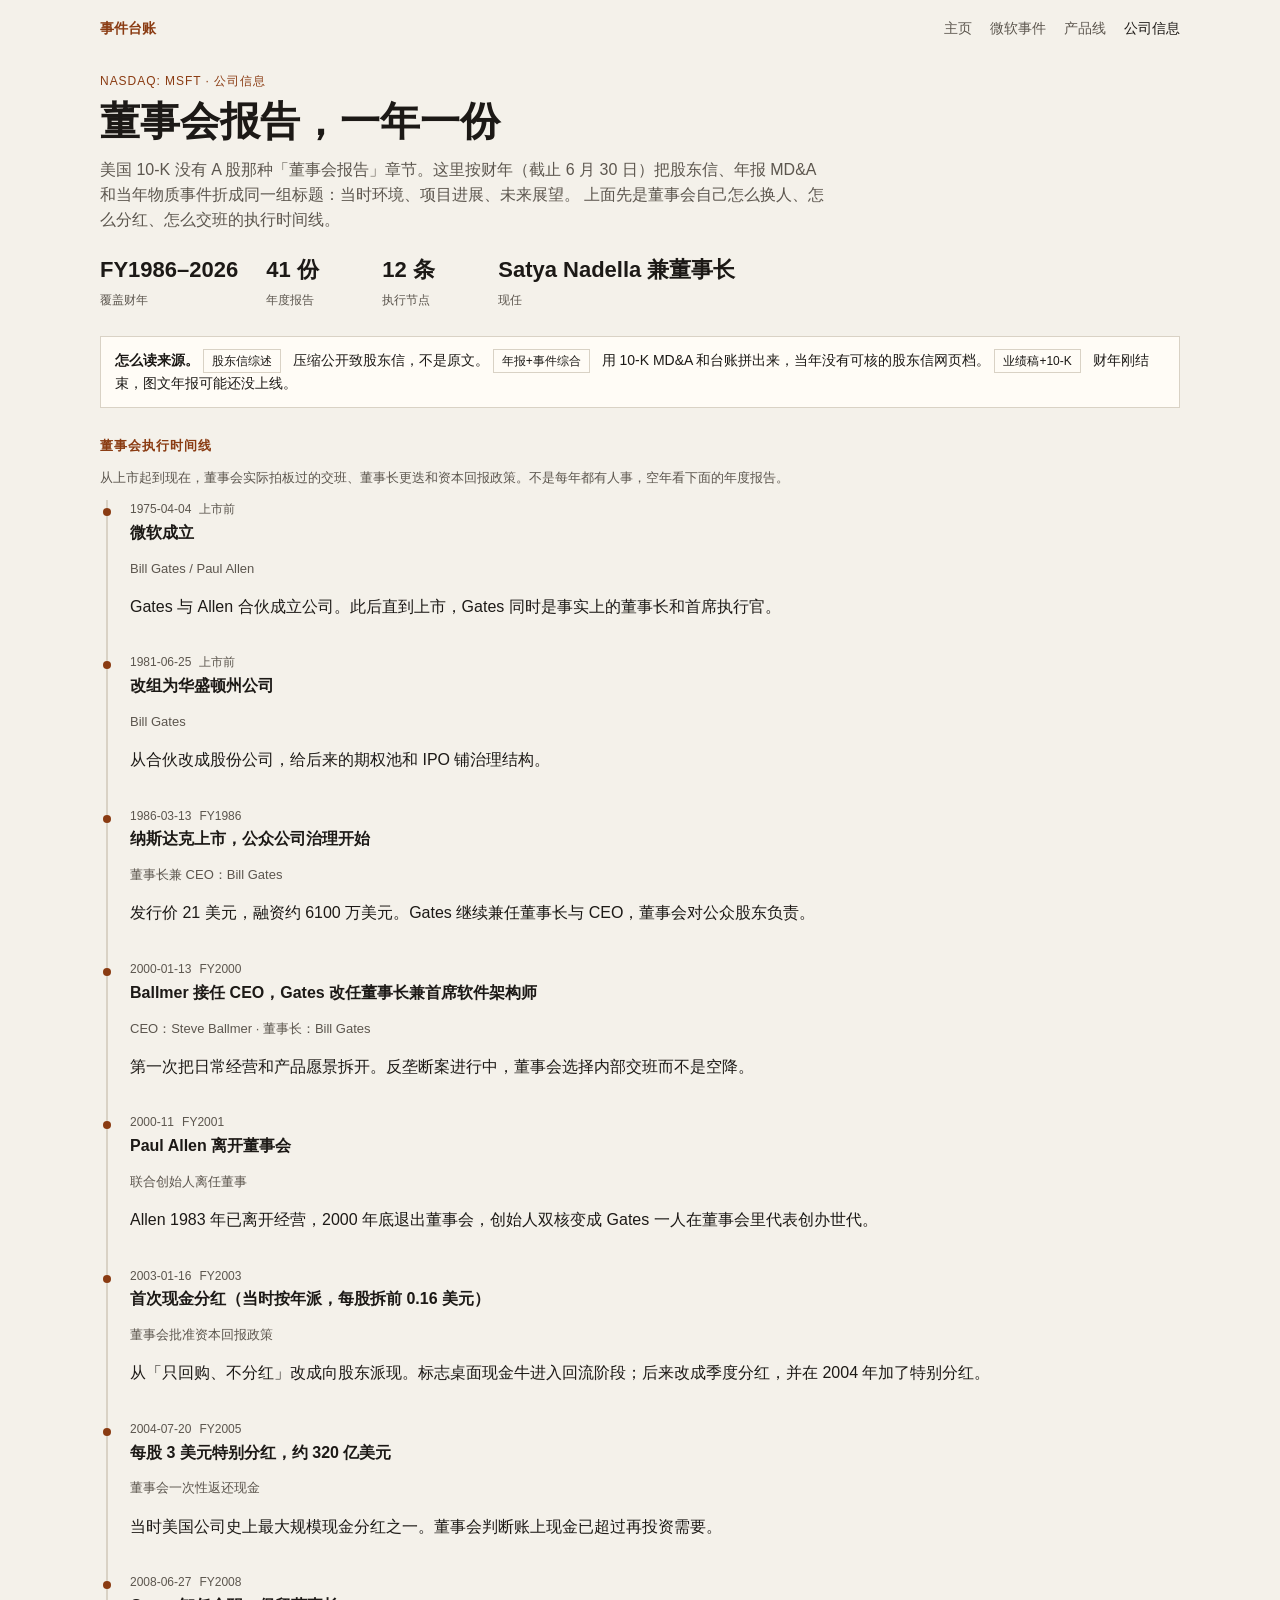
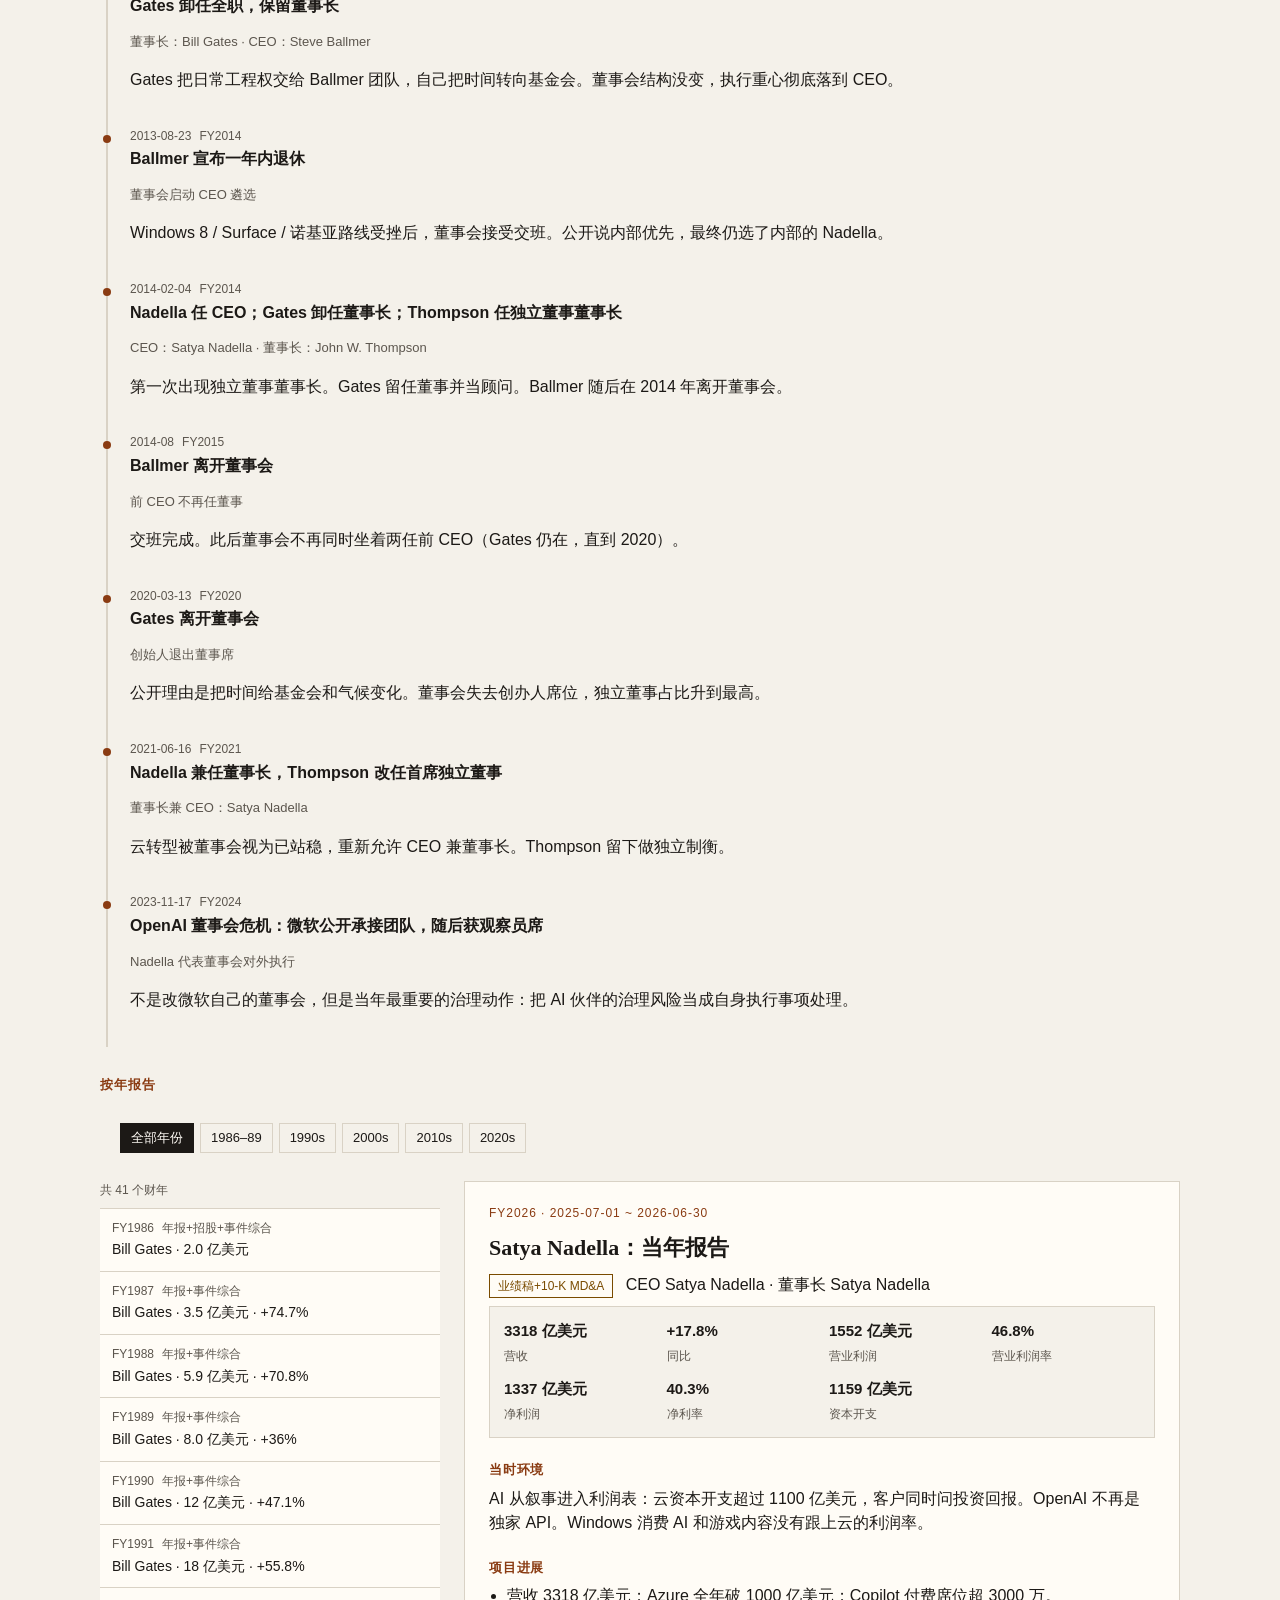
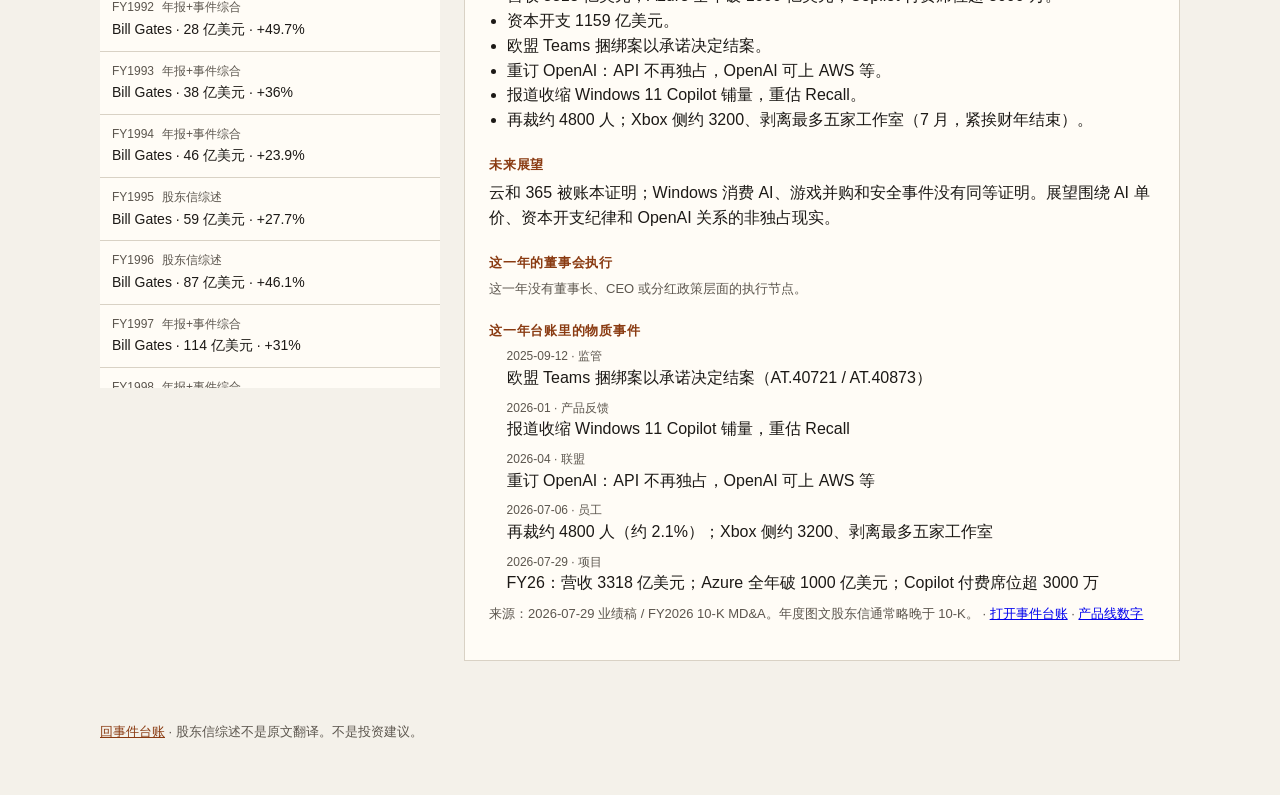
==== docs/company.html @ d9d89a50 "Add yearly Microsoft board-report summaries to company info. US 10-Ks have no A-share board report s" ====
<!DOCTYPE html>
<html lang="zh-CN">
<head>
  <meta charset="utf-8" />
  <meta name="viewport" content="width=device-width, initial-scale=1" />
  <title>微软公司信息：董事会报告</title>
  <meta name="description" content="按财年整理微软董事会报告：当时环境、项目进展、未来展望，以及董事会执行时间线。美股没有 A 股「董事会报告」科目，本页用股东信、年报 MD&A 和物质事件折成同等结构。" />
  <link rel="stylesheet" href="styles.css" />
</head>
<body>
  <nav class="nav">
    <a class="brand" href="index.html">事件台账</a>
    <a href="index.html">主页</a>
    <a href="msft.html">微软事件</a>
    <a href="products.html">产品线</a>
    <a href="company.html" class="on">公司信息</a>
  </nav>

  <header class="top">
    <p class="kicker">NASDAQ: MSFT · 公司信息</p>
    <h1>董事会报告，一年一份</h1>
    <p class="lede">
      美国 10-K 没有 A 股那种「董事会报告」章节。这里按财年（截止 6 月 30 日）把股东信、年报 MD&A 和当年物质事件折成同一组标题：当时环境、项目进展、未来展望。
      上面先是董事会自己怎么换人、怎么分红、怎么交班的执行时间线。
    </p>
    <div class="stats" id="hero"></div>
  </header>

  <main class="wrap company">
    <p class="callout">
      <b>怎么读来源。</b>
      <span class="badge">股东信综述</span> 压缩公开致股东信，不是原文。
      <span class="badge">年报+事件综合</span> 用 10-K MD&A 和台账拼出来，当年没有可核的股东信网页档。
      <span class="badge">业绩稿+10-K</span> 财年刚结束，图文年报可能还没上线。
    </p>

    <h2 class="section-title">董事会执行时间线</h2>
    <p class="hint">从上市起到现在，董事会实际拍板过的交班、董事长更迭和资本回报政策。不是每年都有人事，空年看下面的年度报告。</p>
    <ol class="timeline" id="timeline"></ol>

    <h2 class="section-title">按年报告</h2>
    <section class="filters" aria-label="年代">
      <div class="pills" id="decades"></div>
    </section>
  </main>

  <div class="layout">
    <aside>
      <p class="count" id="count"></p>
      <ol class="list" id="list"></ol>
    </aside>
    <article class="detail" id="detail"></article>
  </div>

  <footer>
    <p><a href="msft.html">回事件台账</a> · 股东信综述不是原文翻译。不是投资建议。</p>
  </footer>
  <script src="site.js"></script>
  <script src="company.js"></script>
</body>
</html>
---- docs/styles.css ----
:root {
  --bg: #f4f1ea;
  --paper: #fffcf6;
  --ink: #1c1916;
  --muted: #5c564e;
  --line: #d9d2c5;
  --accent: #8a3b12;
  --ok: #1f6b3a;
  --bad: #9b1c1c;
  --mid: #8a5a10;
  --warn: #7a4b00;
}

* { box-sizing: border-box; }
html, body { margin: 0; padding: 0; }
body {
  font-family: "Source Han Sans SC", "Noto Sans SC", "PingFang SC", "Microsoft YaHei", sans-serif;
  background: var(--bg);
  color: var(--ink);
  line-height: 1.55;
}

.top, .filters, .layout, footer, .hero, .wrap, .nav {
  max-width: 1120px;
  margin: 0 auto;
  padding: 0 20px;
}

.nav {
  display: flex;
  gap: 18px;
  align-items: baseline;
  padding-top: 18px;
  padding-bottom: 8px;
  font-size: 14px;
}
.nav a { color: var(--muted); text-decoration: none; }
.nav a:hover, .nav a.on { color: var(--ink); }
.nav .brand {
  color: var(--accent);
  font-weight: 600;
  margin-right: auto;
}

.sr {
  position: absolute;
  width: 1px;
  height: 1px;
  overflow: hidden;
  clip: rect(0 0 0 0);
}

.hero { padding-top: 28px; padding-bottom: 8px; }
.search-box {
  display: flex;
  gap: 8px;
  max-width: 640px;
  margin: 0 0 10px;
}
.search-box.compact { max-width: 520px; }
.search-box input {
  flex: 1;
  border: 1px solid var(--line);
  background: var(--paper);
  color: var(--ink);
  padding: 12px 14px;
  font: inherit;
  font-size: 16px;
}
.search-box button {
  border: 1px solid var(--ink);
  background: var(--ink);
  color: var(--paper);
  padding: 0 16px;
  font: inherit;
  cursor: pointer;
  min-height: 44px;
}
.hint { font-size: 13px; color: var(--muted); margin: 0 0 12px; }

.section-title {
  font-size: 13px;
  letter-spacing: 0.08em;
  color: var(--accent);
  margin: 28px 0 12px;
  font-weight: 600;
}

.cards {
  display: grid;
  grid-template-columns: repeat(auto-fill, minmax(260px, 1fr));
  gap: 16px;
  padding-bottom: 32px;
}
.card {
  display: block;
  background: var(--paper);
  border: 1px solid var(--line);
  padding: 18px 20px;
  text-decoration: none;
  color: inherit;
}
.card:hover { border-color: var(--ink); }
.card h3 {
  font-family: "Source Han Serif SC", "Noto Serif SC", serif;
  font-size: 20px;
  margin: 4px 0 8px;
}

.results {
  list-style: none;
  margin: 0 0 32px;
  padding: 0;
  border-top: 1px solid var(--line);
  background: var(--paper);
}
.results li { border-bottom: 1px solid var(--line); }
.results a {
  display: block;
  padding: 12px 14px;
  text-decoration: none;
  color: inherit;
}
.results a:hover { background: #efe8da; }
.results .meta {
  display: flex;
  flex-wrap: wrap;
  gap: 8px;
  font-size: 12px;
  color: var(--muted);
  align-items: center;
}
.results .title { font-size: 16px; margin: 4px 0; }
.results .snippet { font-size: 13px; color: var(--muted); margin: 0; }
.empty-row { padding: 16px 14px; color: var(--muted); }

.filters { padding-top: 16px; padding-bottom: 8px; }

.top { padding-top: 24px; padding-bottom: 8px; }
.kicker {
  letter-spacing: 0.08em;
  text-transform: uppercase;
  font-size: 12px;
  color: var(--accent);
  margin: 0 0 8px;
}
h1 {
  font-family: "Source Han Serif SC", "Noto Serif SC", "Songti SC", serif;
  font-weight: 600;
  font-size: clamp(28px, 4vw, 40px);
  line-height: 1.2;
  margin: 0 0 12px;
}
.lede { max-width: 46rem; color: var(--muted); margin: 0 0 20px; }

.stats {
  display: flex;
  flex-wrap: wrap;
  gap: 18px 28px;
  margin-bottom: 8px;
}
.stat { min-width: 88px; }
.stat b { display: block; font-size: 22px; }
.stat span { font-size: 12px; color: var(--muted); }

.pills { display: flex; flex-wrap: wrap; gap: 6px; margin-bottom: 8px; }
.pills button {
  border: 1px solid var(--line);
  background: transparent;
  color: var(--ink);
  padding: 4px 10px;
  font: inherit;
  font-size: 13px;
  cursor: pointer;
}
.pills button.on {
  background: var(--ink);
  color: var(--paper);
  border-color: var(--ink);
}

.layout {
  display: grid;
  grid-template-columns: minmax(260px, 340px) 1fr;
  gap: 24px;
  padding-top: 12px;
  padding-bottom: 48px;
  align-items: start;
}
.list {
  list-style: none;
  margin: 0;
  padding: 0;
  border-top: 1px solid var(--line);
  max-height: calc(100vh - 120px);
  overflow: auto;
  background: var(--paper);
}
.list li { border-bottom: 1px solid var(--line); }
.list button {
  width: 100%;
  text-align: left;
  border: 0;
  background: transparent;
  padding: 10px 12px;
  font: inherit;
  cursor: pointer;
  color: inherit;
}
.list button:hover, .list button.active { background: #efe8da; }
.list .meta {
  display: flex;
  gap: 8px;
  font-size: 12px;
  color: var(--muted);
}
.list .title { font-size: 14px; margin-top: 2px; }
.count { font-size: 12px; color: var(--muted); margin: 0 0 8px; }

.detail {
  background: var(--paper);
  border: 1px solid var(--line);
  padding: 22px 24px 28px;
  min-height: 60vh;
}
.detail h2 {
  font-family: "Source Han Serif SC", "Noto Serif SC", serif;
  font-size: 22px;
  margin: 0 0 8px;
  font-weight: 600;
}
.detail h3 {
  font-size: 13px;
  letter-spacing: 0.06em;
  color: var(--accent);
  margin: 22px 0 6px;
}
.detail p { margin: 0 0 8px; }
.detail ul { margin: 0; padding-left: 1.1rem; }
.fin {
  display: grid;
  grid-template-columns: repeat(auto-fill, minmax(132px, 1fr));
  gap: 10px 14px;
  margin: 8px 0 12px;
  padding: 12px 14px;
  border: 1px solid var(--line);
  background: var(--bg);
}
.fin .stat b { font-size: 15px; }
.badge {
  display: inline-block;
  font-size: 12px;
  padding: 2px 8px;
  border: 1px solid var(--line);
  margin-right: 8px;
}
.badge.ok { color: var(--ok); border-color: var(--ok); }
.badge.bad { color: var(--bad); border-color: var(--bad); }
.badge.mid { color: var(--mid); border-color: var(--mid); }
.badge.warn { color: var(--warn); border-color: var(--warn); }
.note { font-size: 13px; color: var(--muted); }
.empty { color: var(--muted); padding: 24px; }

footer {
  padding-bottom: 40px;
  color: var(--muted);
  font-size: 13px;
}
footer a { color: var(--accent); }

.callout {
  background: var(--paper);
  border: 1px solid var(--line);
  padding: 12px 14px;
  font-size: 14px;
  margin: 8px 0 20px;
}
.products h2 { margin-top: 8px; }
.table-wrap {
  overflow-x: auto;
  background: var(--paper);
  border: 1px solid var(--line);
  margin: 0 0 20px;
}
.table-wrap table {
  width: 100%;
  border-collapse: collapse;
  font-size: 13px;
}
.table-wrap th, .table-wrap td {
  text-align: left;
  padding: 8px 10px;
  border-bottom: 1px solid var(--line);
  vertical-align: top;
}
.table-wrap th {
  font-size: 12px;
  color: var(--muted);
  font-weight: 600;
  white-space: nowrap;
}
.chart { margin: 0 0 24px; }
.bar-row, .stack-row {
  display: grid;
  grid-template-columns: minmax(120px, 220px) 1fr 64px;
  gap: 8px;
  align-items: center;
  margin-bottom: 6px;
  font-size: 13px;
}
.bar-label { color: var(--muted); }
.bar-track {
  display: flex;
  height: 10px;
  background: #efe8da;
  overflow: hidden;
}
.bar-track i {
  display: block;
  height: 100%;
  background: var(--accent);
}
.bar-track i.nested { background: #b08968; }
.bar-track i.p1 { background: #8a3b12; }
.bar-track i.p2 { background: #1f6b3a; }
.bar-track i.p3 { background: #8a5a10; }
.bar-val { text-align: right; font-variant-numeric: tabular-nums; }

.timeline {
  list-style: none;
  margin: 0 0 28px 6px;
  padding: 0;
  border-left: 2px solid var(--line);
}
.timeline li {
  position: relative;
  padding: 0 0 18px 22px;
}
.timeline li::before {
  content: "";
  position: absolute;
  left: -5px;
  top: 8px;
  width: 8px;
  height: 8px;
  background: var(--accent);
  border-radius: 50%;
}
.timeline .title {
  font-weight: 600;
  margin: 2px 0 4px;
}
.timeline .meta {
  font-size: 12px;
  color: var(--muted);
  display: flex;
  gap: 8px;
}
.year-events {
  list-style: none;
  margin: 0;
  padding: 0;
}
.year-events li { margin: 0 0 8px; }
.year-events .meta {
  display: block;
  font-size: 12px;
  color: var(--muted);
}

@media (max-width: 800px) {
  .layout { grid-template-columns: 1fr; }
  .list { max-height: 40vh; }
  .bar-row, .stack-row { grid-template-columns: 1fr 48px; }
  .bar-label { grid-column: 1 / -1; }
}
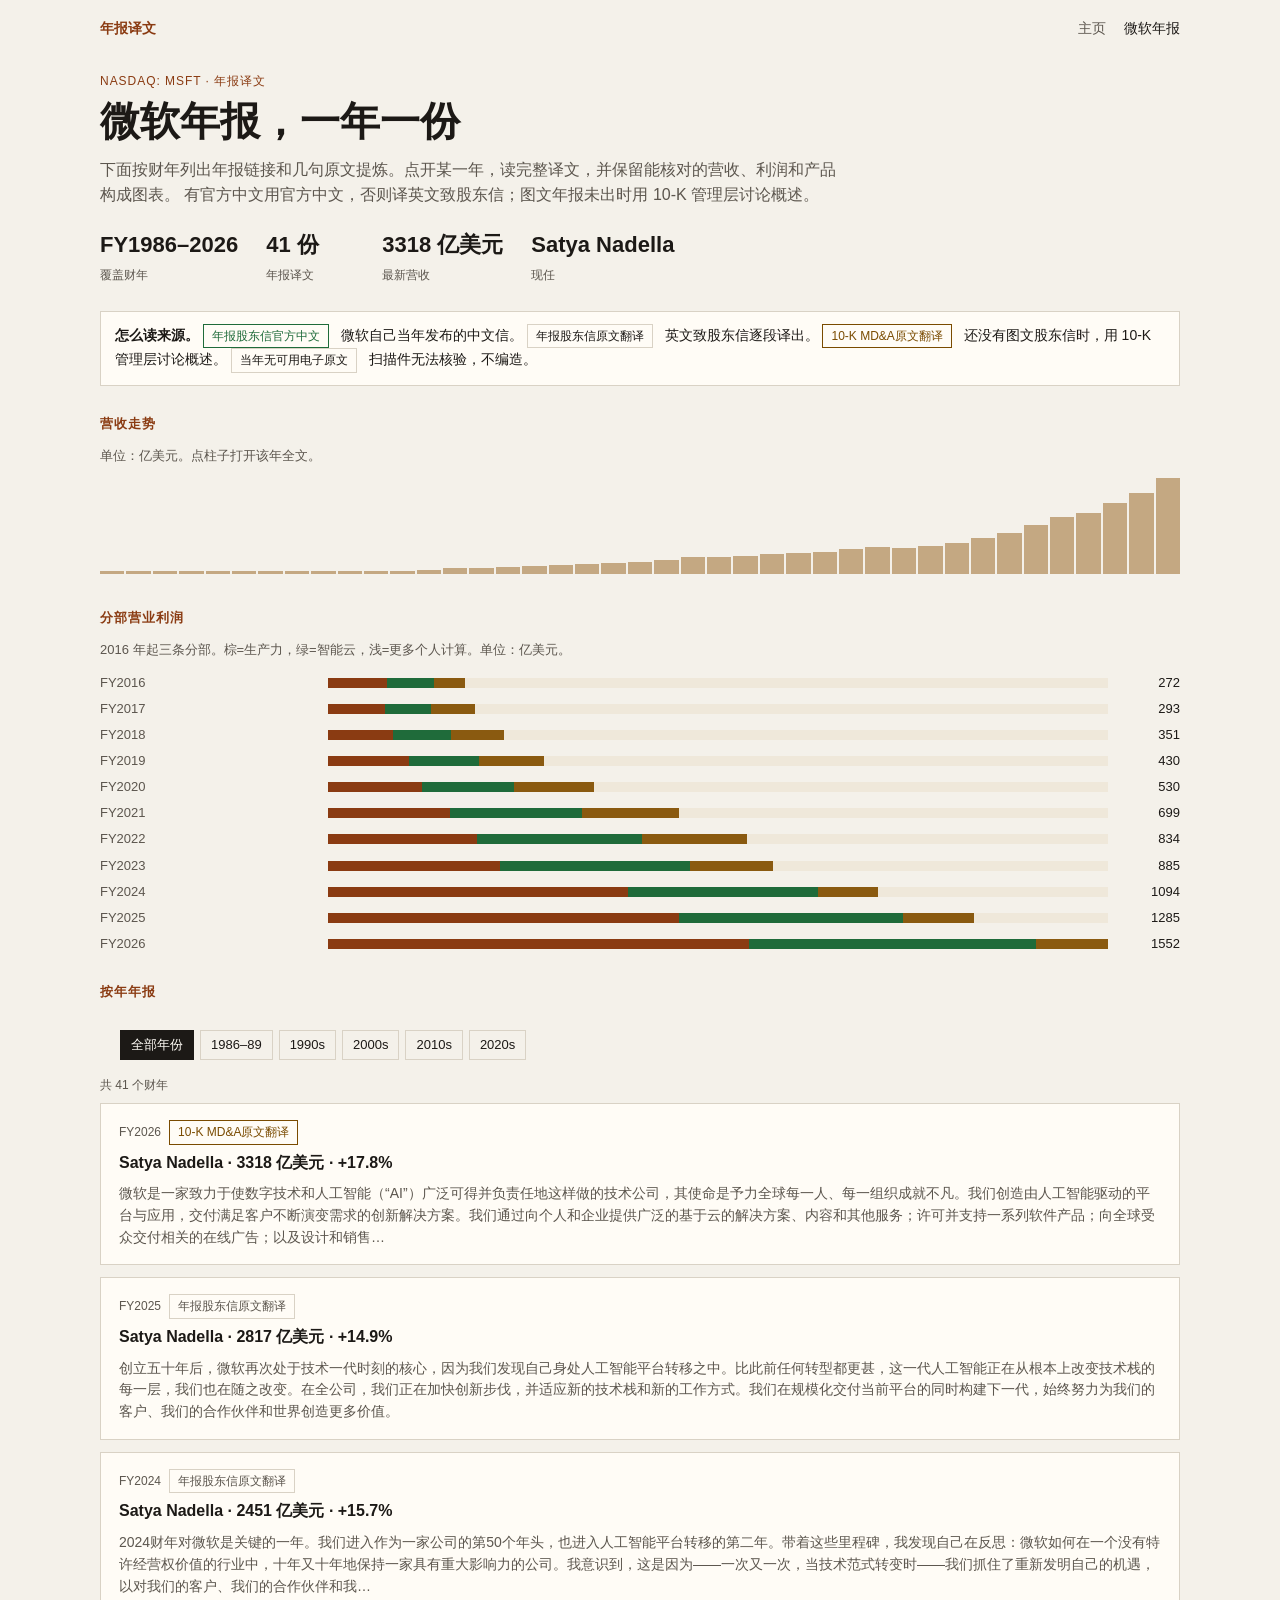
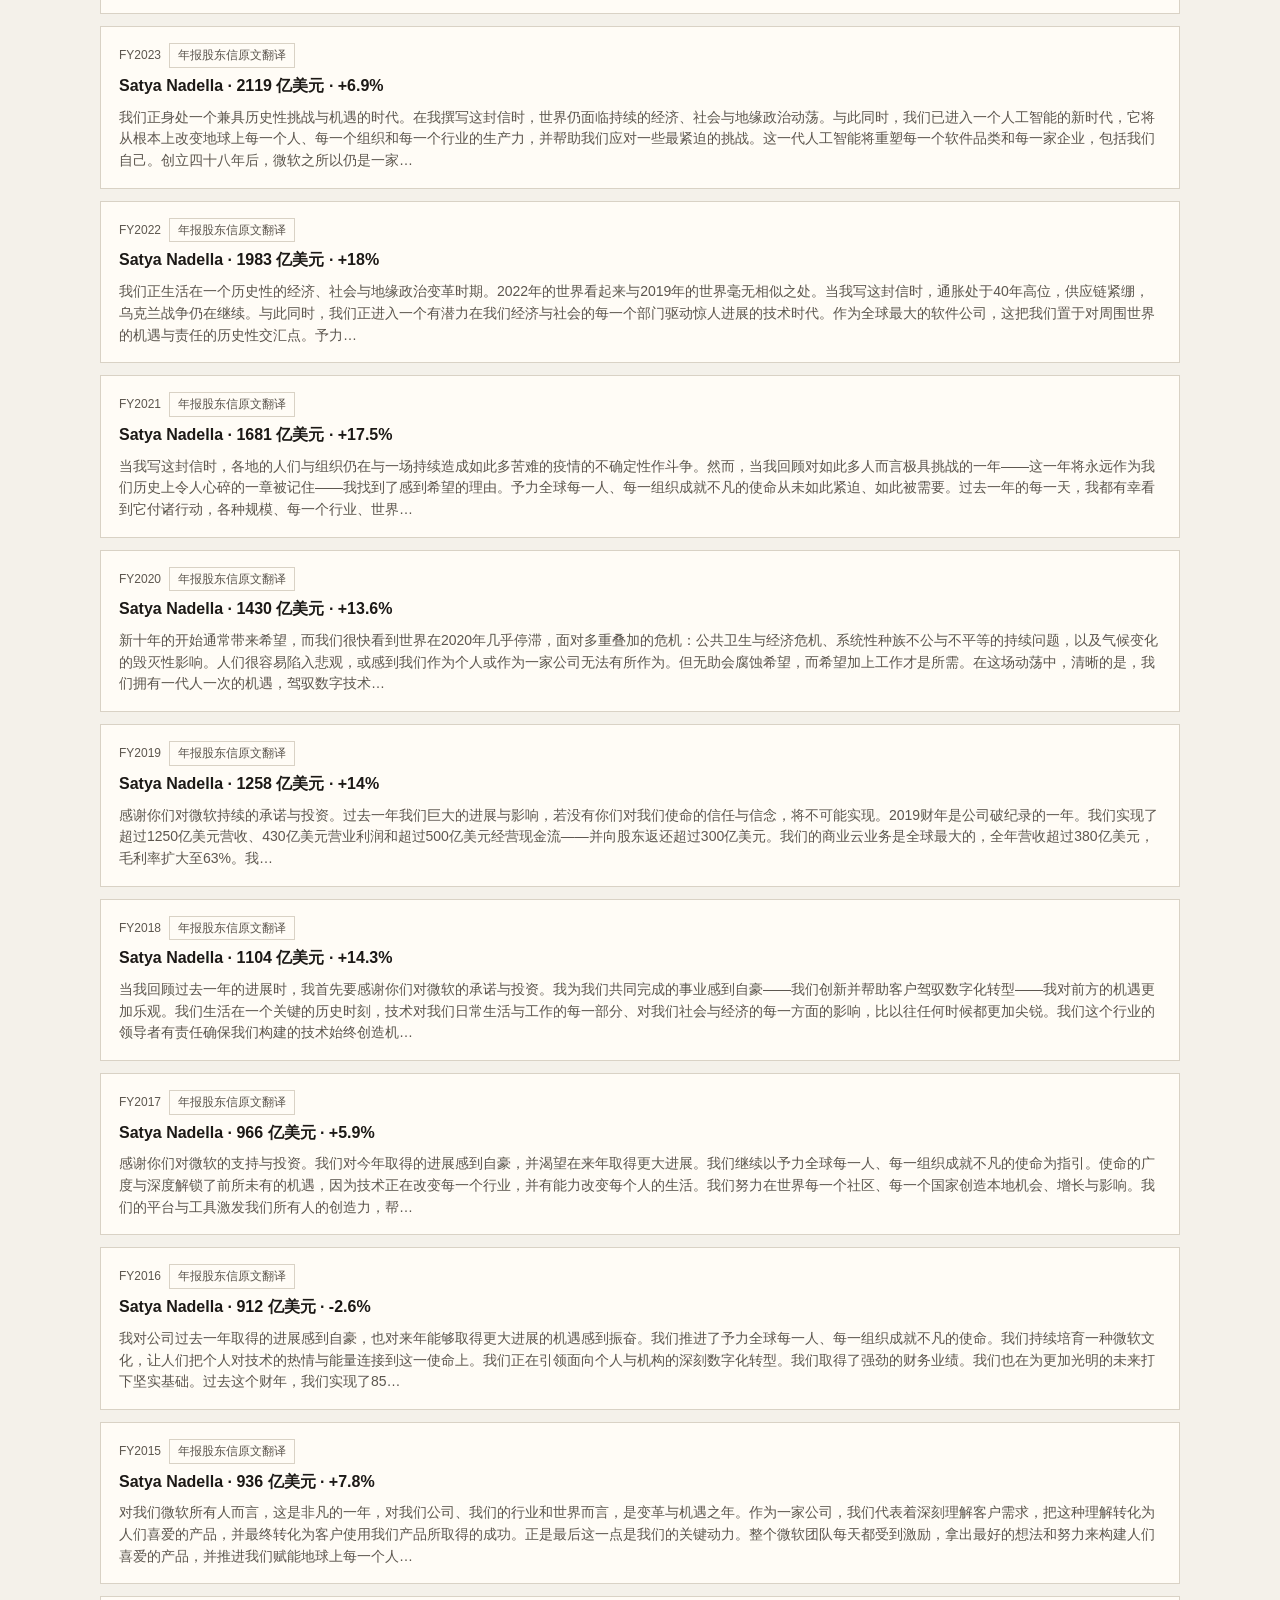
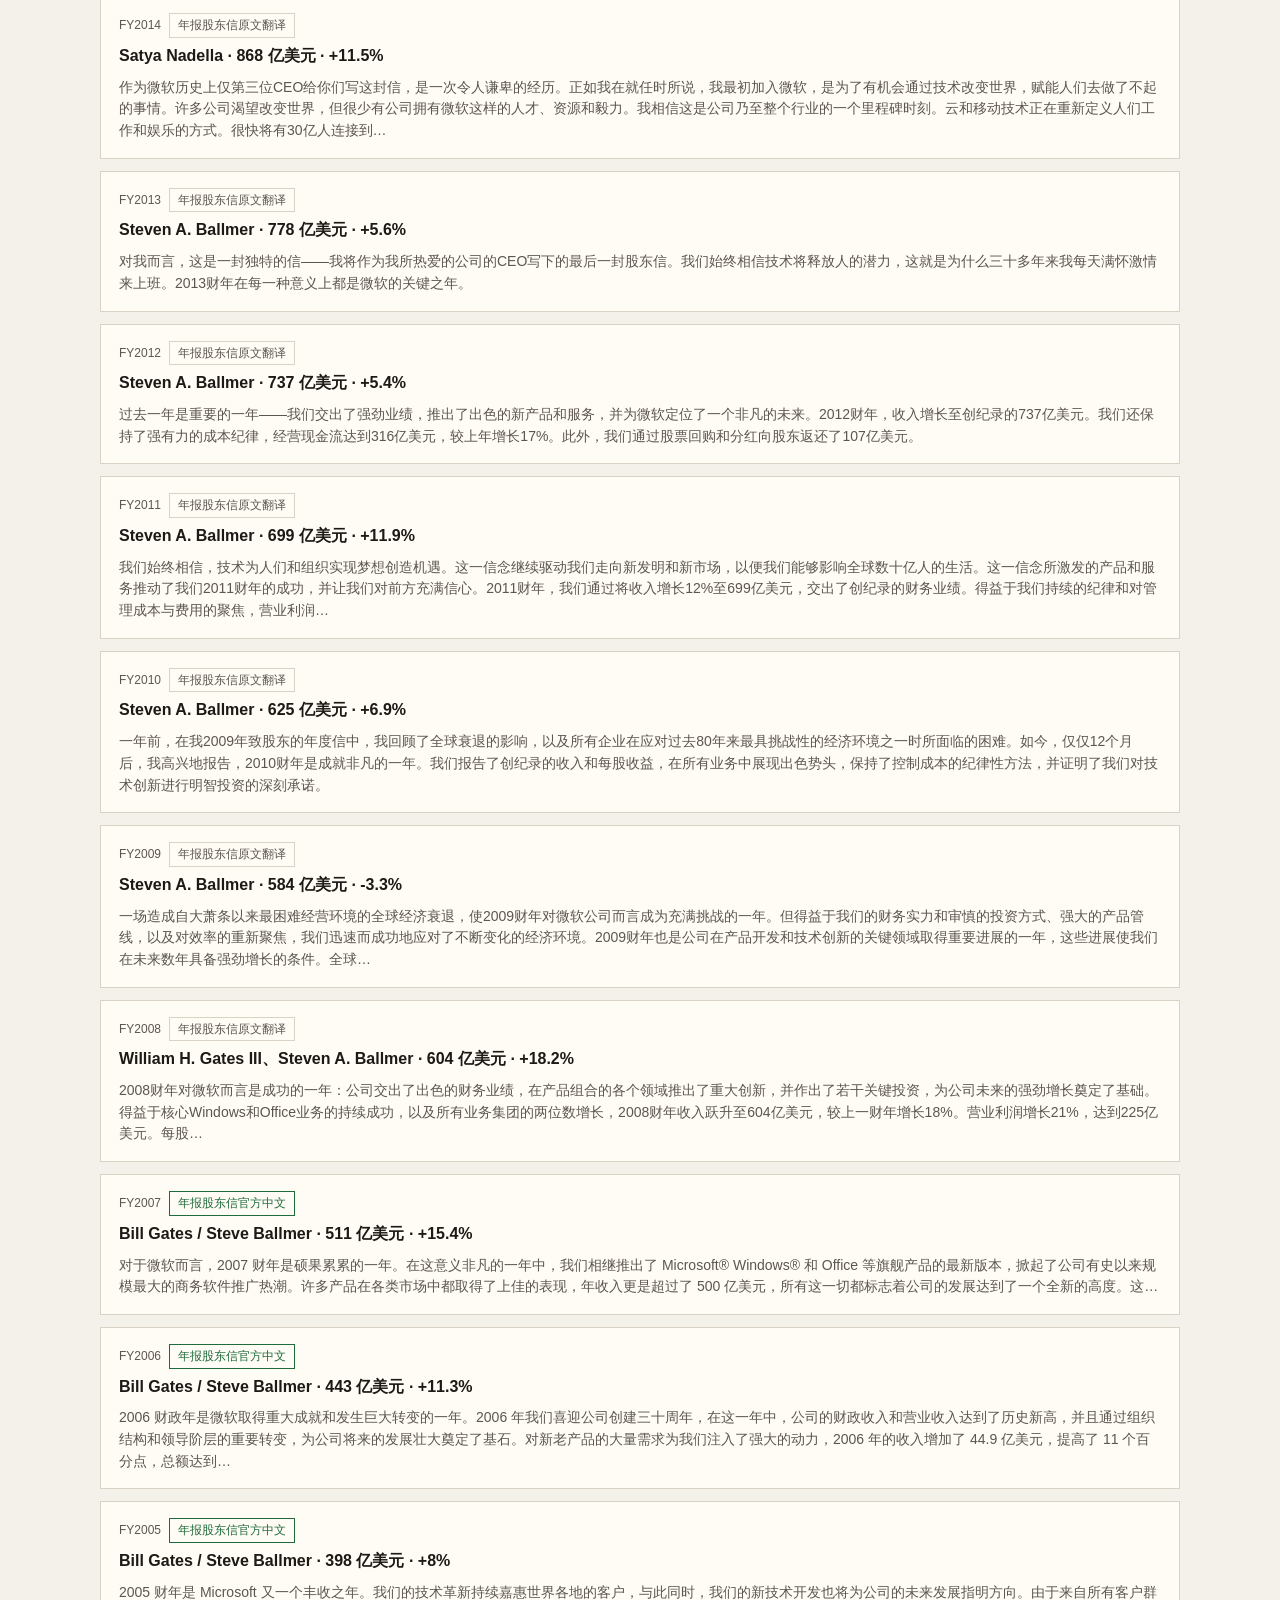
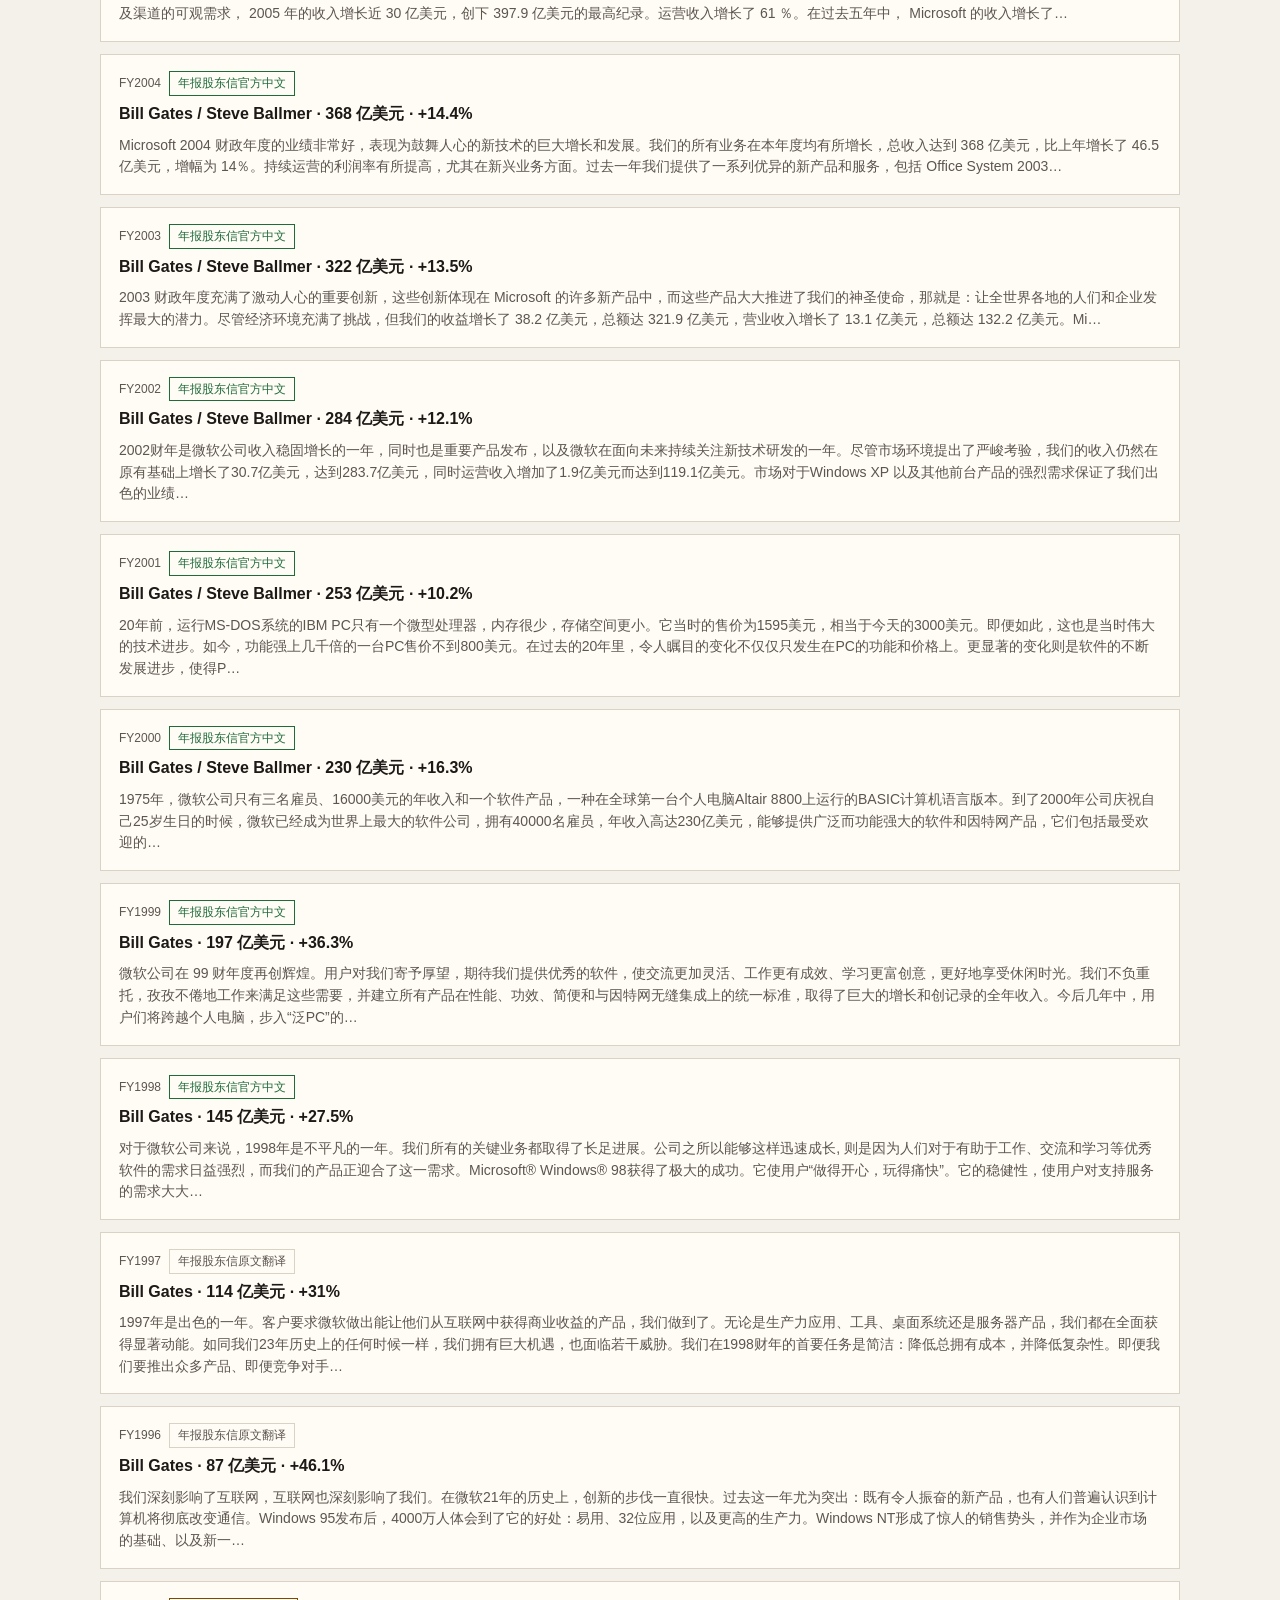
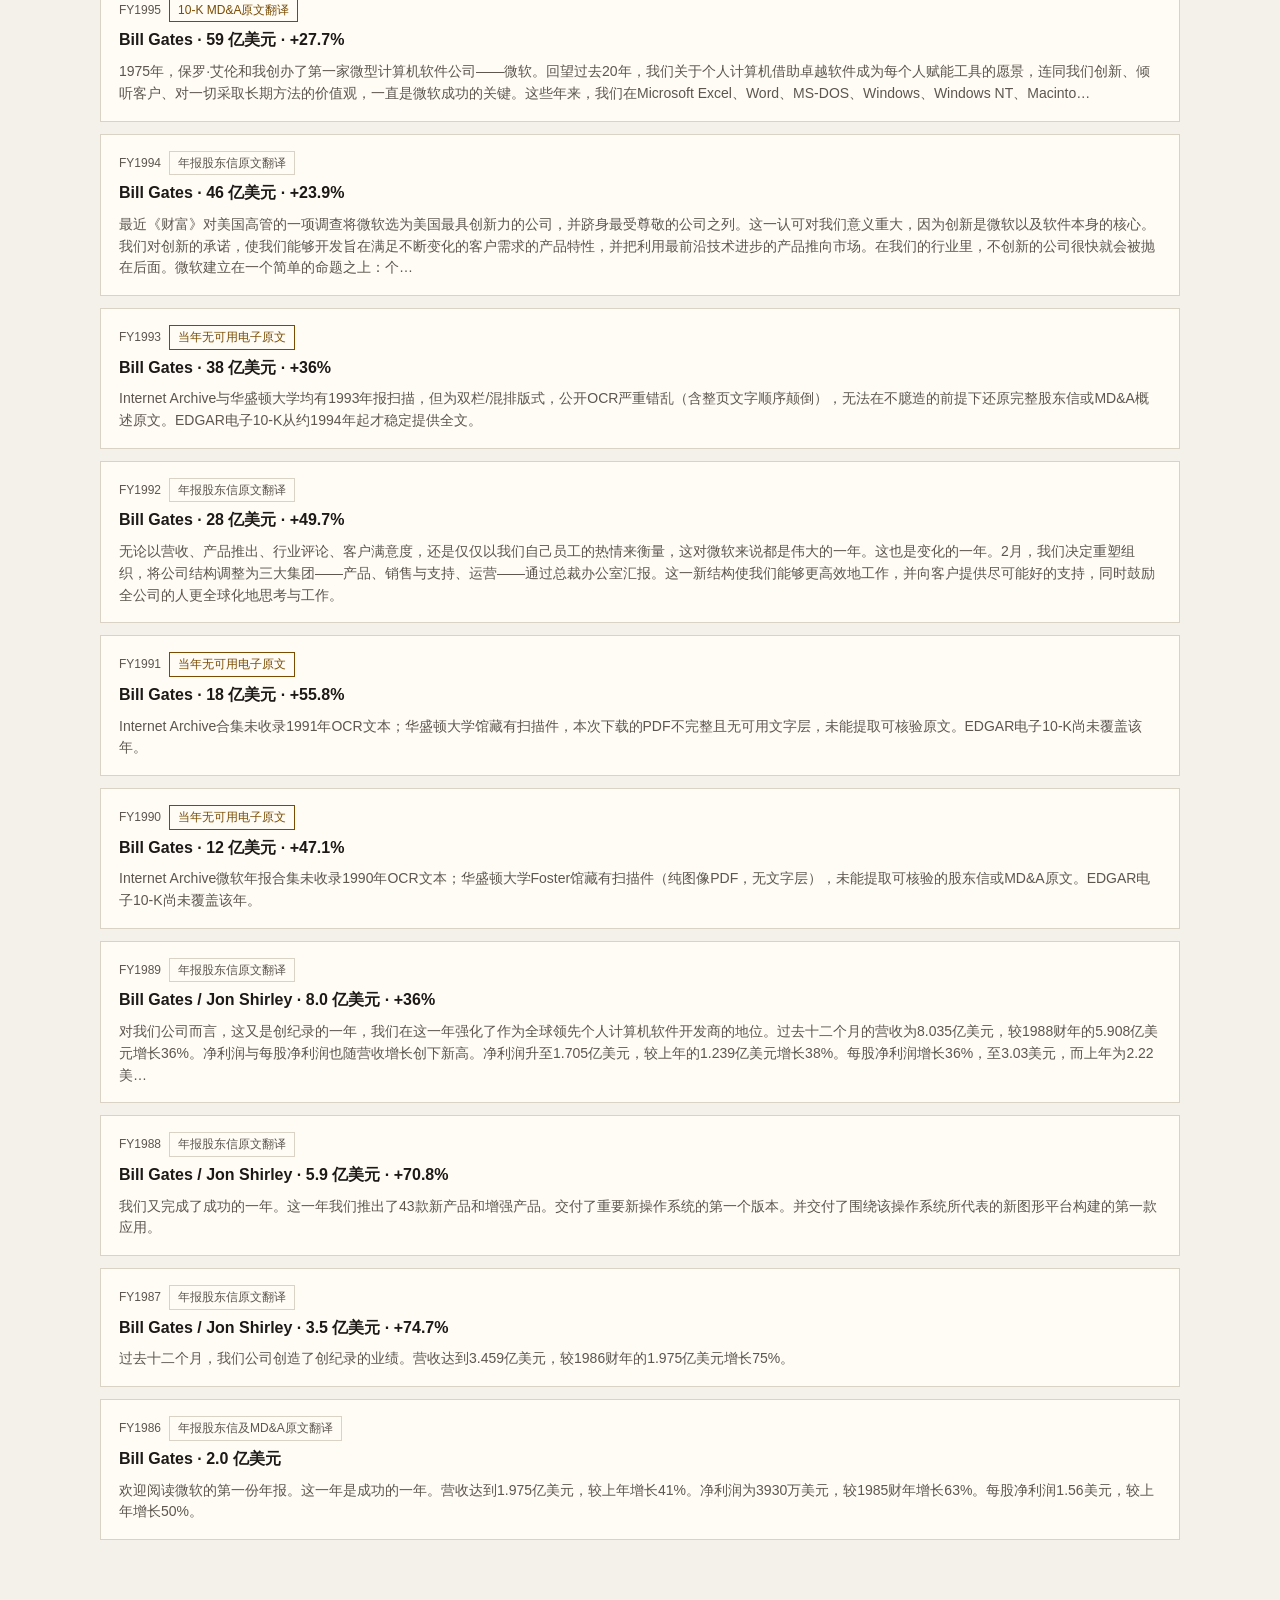
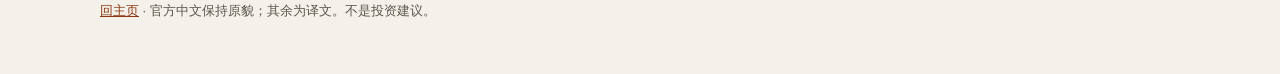
==== commit 6fb94ea4: "Add Microsoft shareholder letter originals and refresh board-report site data." ====
--- a/docs/company.html
+++ b/docs/company.html
@@ -3,59 +3,69 @@
 <head>
   <meta charset="utf-8" />
   <meta name="viewport" content="width=device-width, initial-scale=1" />
-  <title>微软公司信息：董事会报告</title>
-  <meta name="description" content="按财年整理微软董事会报告：当时环境、项目进展、未来展望，以及董事会执行时间线。美股没有 A 股「董事会报告」科目，本页用股东信、年报 MD&A 和物质事件折成同等结构。" />
-  <link rel="stylesheet" href="styles.css" />
+  <title>微软年报译文</title>
+  <meta name="description" content="微软各财年年报译文。公司页按年列出链接和提炼；点开某一年读完整译文和图表。" />
+  <link rel="stylesheet" href="styles.css?v=20260908b" />
 </head>
 <body>
   <nav class="nav">
-    <a class="brand" href="index.html">事件台账</a>
+    <a class="brand" href="index.html">年报译文</a>
     <a href="index.html">主页</a>
-    <a href="msft.html">微软事件</a>
-    <a href="products.html">产品线</a>
-    <a href="company.html" class="on">公司信息</a>
+    <a href="company.html" class="on">微软年报</a>
   </nav>
 
-  <header class="top">
-    <p class="kicker">NASDAQ: MSFT · 公司信息</p>
-    <h1>董事会报告，一年一份</h1>
-    <p class="lede">
-      美国 10-K 没有 A 股那种「董事会报告」章节。这里按财年（截止 6 月 30 日）把股东信、年报 MD&A 和当年物质事件折成同一组标题：当时环境、项目进展、未来展望。
-      上面先是董事会自己怎么换人、怎么分红、怎么交班的执行时间线。
+  <header class="top" id="page-header">
+    <p class="kicker">NASDAQ: MSFT · 年报译文</p>
+    <h1 id="page-title">微软年报，一年一份</h1>
+    <p class="lede" id="page-lede">
+      下面按财年列出年报链接和几句原文提炼。点开某一年，读完整译文，并保留能核对的营收、利润和产品构成图表。
+      有官方中文用官方中文，否则译英文致股东信；图文年报未出时用 10-K 管理层讨论概述。
     </p>
     <div class="stats" id="hero"></div>
   </header>
 
-  <main class="wrap company">
+  <main class="wrap" id="index-view">
     <p class="callout">
       <b>怎么读来源。</b>
-      <span class="badge">股东信综述</span> 压缩公开致股东信，不是原文。
-      <span class="badge">年报+事件综合</span> 用 10-K MD&A 和台账拼出来，当年没有可核的股东信网页档。
-      <span class="badge">业绩稿+10-K</span> 财年刚结束，图文年报可能还没上线。
+      <span class="badge ok">年报股东信官方中文</span> 微软自己当年发布的中文信。
+      <span class="badge">年报股东信原文翻译</span> 英文致股东信逐段译出。
+      <span class="badge warn">10-K MD&A原文翻译</span> 还没有图文股东信时，用 10-K 管理层讨论概述。
+      <span class="badge">当年无可用电子原文</span> 扫描件无法核验，不编造。
     </p>
 
-    <h2 class="section-title">董事会执行时间线</h2>
-    <p class="hint">从上市起到现在，董事会实际拍板过的交班、董事长更迭和资本回报政策。不是每年都有人事，空年看下面的年度报告。</p>
-    <ol class="timeline" id="timeline"></ol>
+    <h2 class="section-title">营收走势</h2>
+    <p class="hint">单位：亿美元。点柱子打开该年全文。</p>
+    <div class="chart spark-wrap" id="rev-spark"></div>
 
-    <h2 class="section-title">按年报告</h2>
+    <h2 class="section-title">分部营业利润</h2>
+    <p class="hint">2016 年起三条分部。棕=生产力，绿=智能云，浅=更多个人计算。单位：亿美元。</p>
+    <div class="chart" id="oi-chart"></div>
+
+    <h2 class="section-title">按年年报</h2>
     <section class="filters" aria-label="年代">
       <div class="pills" id="decades"></div>
     </section>
+    <p class="count" id="count"></p>
+    <div class="year-grid" id="years"></div>
   </main>
 
-  <div class="layout">
-    <aside>
-      <p class="count" id="count"></p>
-      <ol class="list" id="list"></ol>
-    </aside>
-    <article class="detail" id="detail"></article>
-  </div>
+  <main class="wrap" id="report-view" hidden>
+    <p class="hint" id="report-nav"></p>
+    <div class="report-charts">
+      <h2 class="section-title">当年账本</h2>
+      <div class="fin" id="report-fin"></div>
+      <h2 class="section-title">营收走势</h2>
+      <p class="hint">单位：亿美元。当前财年加粗。</p>
+      <div class="chart spark-wrap" id="report-spark"></div>
+      <div id="report-mix"></div>
+    </div>
+    <article class="report" id="report"></article>
+  </main>
 
   <footer>
-    <p><a href="msft.html">回事件台账</a> · 股东信综述不是原文翻译。不是投资建议。</p>
+    <p><a href="index.html">回主页</a> · 官方中文保持原貌；其余为译文。不是投资建议。</p>
   </footer>
-  <script src="site.js"></script>
-  <script src="company.js"></script>
+  <script src="site.js?v=20260908"></script>
+  <script src="company.js?v=20260908"></script>
 </body>
 </html>
--- a/docs/styles.css
+++ b/docs/styles.css
@@ -13,6 +13,7 @@
 
 * { box-sizing: border-box; }
 html, body { margin: 0; padding: 0; }
+[hidden] { display: none !important; }
 body {
   font-family: "Source Han Sans SC", "Noto Sans SC", "PingFang SC", "Microsoft YaHei", sans-serif;
   background: var(--bg);
@@ -300,6 +301,87 @@
   white-space: nowrap;
 }
 .chart { margin: 0 0 24px; }
+.spark-wrap { overflow-x: auto; padding-bottom: 6px; }
+.spark {
+  display: flex;
+  align-items: flex-end;
+  gap: 2px;
+  height: 96px;
+  min-width: 640px;
+}
+.spark a {
+  flex: 1;
+  position: relative;
+  height: 100%;
+  min-width: 6px;
+}
+.spark i {
+  position: absolute;
+  left: 0;
+  right: 0;
+  bottom: 0;
+  display: block;
+  background: #c4a882;
+  min-height: 2px;
+}
+.spark a.on i { background: var(--accent); }
+.spark a:hover i { background: var(--ink); }
+
+.year-grid {
+  display: grid;
+  gap: 12px;
+  padding-bottom: 48px;
+}
+.year-card {
+  display: block;
+  background: var(--paper);
+  border: 1px solid var(--line);
+  padding: 16px 18px;
+  text-decoration: none;
+  color: inherit;
+}
+.year-card:hover { border-color: var(--ink); }
+.year-card .meta {
+  display: flex;
+  flex-wrap: wrap;
+  gap: 8px;
+  align-items: center;
+  font-size: 12px;
+  color: var(--muted);
+}
+.year-card .title {
+  font-size: 16px;
+  font-weight: 600;
+  margin: 6px 0 0;
+}
+.year-card .excerpt {
+  font-size: 14px;
+  color: var(--muted);
+  margin: 8px 0 0;
+  line-height: 1.55;
+}
+
+.report-charts { margin: 0 0 24px; }
+.report {
+  max-width: 760px;
+  background: var(--paper);
+  border: 1px solid var(--line);
+  padding: 28px 32px 40px;
+  margin-bottom: 48px;
+}
+.report h2 {
+  font-family: "Source Han Serif SC", "Noto Serif SC", serif;
+  font-size: 22px;
+  margin: 0 0 8px;
+  font-weight: 600;
+}
+.report h3 {
+  font-size: 13px;
+  letter-spacing: 0.06em;
+  color: var(--accent);
+  margin: 22px 0 6px;
+}
+
 .bar-row, .stack-row {
   display: grid;
   grid-template-columns: minmax(120px, 220px) 1fr 64px;
@@ -308,6 +390,11 @@
   margin-bottom: 6px;
   font-size: 13px;
 }
+a.stack-row {
+  text-decoration: none;
+  color: inherit;
+}
+a.stack-row:hover .bar-track { box-shadow: inset 0 0 0 1px var(--ink); }
 .bar-label { color: var(--muted); }
 .bar-track {
   display: flex;
@@ -367,10 +454,20 @@
   font-size: 12px;
   color: var(--muted);
 }
+.letter p { margin: 0 0 12px; line-height: 1.65; }
+.letter-greeting { font-weight: 600; }
+.letter h4 {
+  font-size: 14px;
+  letter-spacing: 0.04em;
+  color: var(--accent);
+  margin: 18px 0 8px;
+}
+.badge.ok { color: var(--ok); border-color: var(--ok); }
 
 @media (max-width: 800px) {
   .layout { grid-template-columns: 1fr; }
   .list { max-height: 40vh; }
   .bar-row, .stack-row { grid-template-columns: 1fr 48px; }
   .bar-label { grid-column: 1 / -1; }
-}
+  .report { padding: 20px 16px 28px; }
+}
